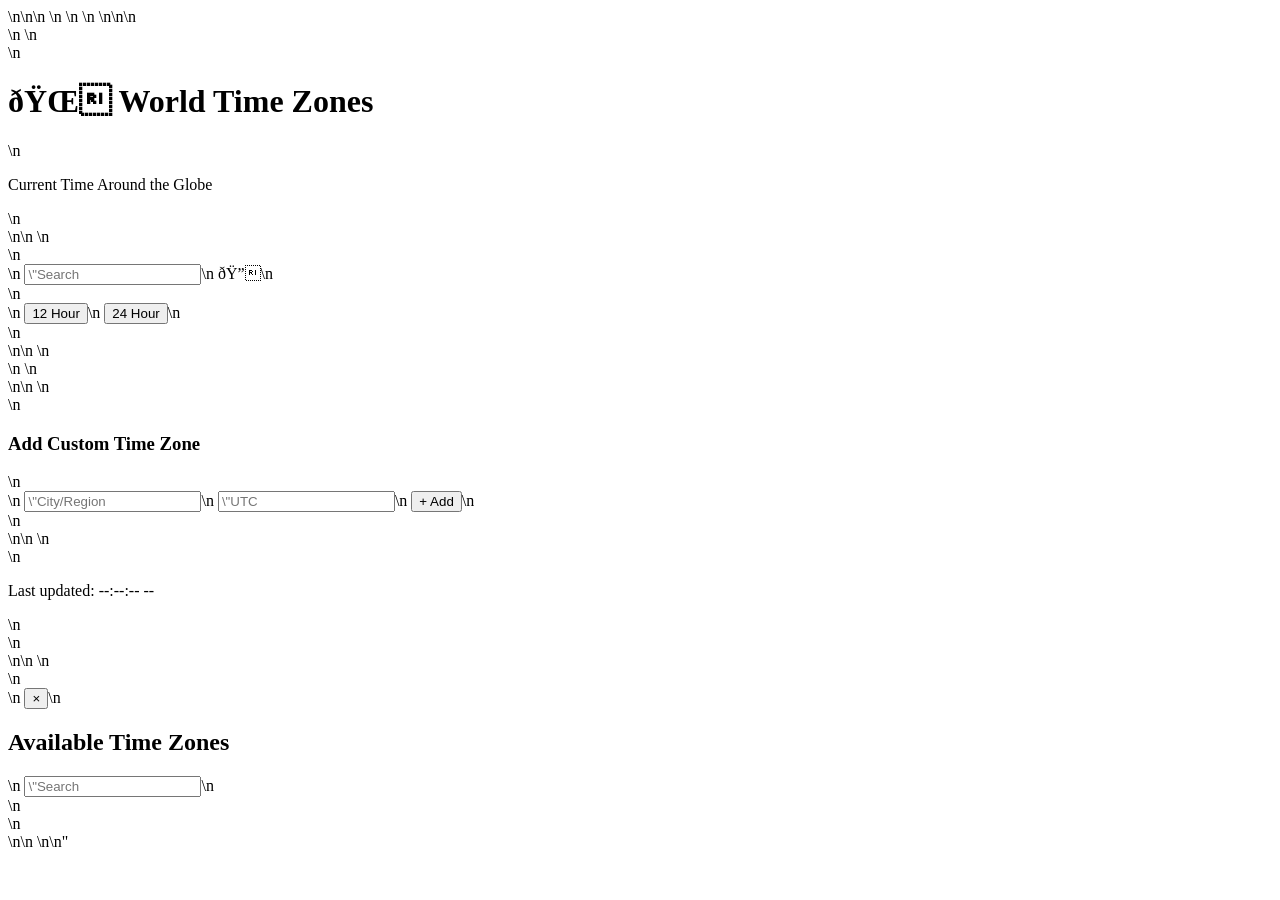
==== clock.html @ aba69712 "Add digital clock with multiple time zones" ====
<!DOCTYPE html>\n<html lang=\"en\">\n<head>\n    <meta charset=\"UTF-8\">\n    <meta name=\"viewport\" content=\"width=device-width, initial-scale=1.0\">\n    <title>World Time Zone Clock</title>\n    <link rel=\"stylesheet\" href=\"clock-styles.css\">\n</head>\n<body>\n    <div class=\"clock-container\">\n        <!-- Header -->\n        <div class=\"clock-header\">\n            <h1>🌍 World Time Zones</h1>\n            <p class=\"subtitle\">Current Time Around the Globe</p>\n        </div>\n\n        <!-- Controls -->\n        <div class=\"clock-controls\">\n            <div class=\"search-box\">\n                <input \n                    type=\"text\" \n                    id=\"searchInput\" \n                    placeholder=\"Search time zones...\"\n                    class=\"search-input\"\n                >\n                <span class=\"search-icon\">🔍</span>\n            </div>\n            <div class=\"format-toggle\">\n                <button class=\"format-btn active\" data-format=\"12h\">12 Hour</button>\n                <button class=\"format-btn\" data-format=\"24h\">24 Hour</button>\n            </div>\n        </div>\n\n        <!-- Main Clock Grid -->\n        <div class=\"clocks-grid\" id=\"clocksGrid\">\n            <!-- Clocks will be dynamically inserted here -->\n        </div>\n\n        <!-- Add Custom Time Zone -->\n        <div class=\"add-timezone\">\n            <h3>Add Custom Time Zone</h3>\n            <div class=\"add-timezone-form\">\n                <input \n                    type=\"text\" \n                    id=\"tzName\" \n                    placeholder=\"City/Region Name\"\n                    class=\"form-input\"\n                >\n                <input \n                    type=\"text\" \n                    id=\"tzOffset\" \n                    placeholder=\"UTC Offset (e.g., +5:30, -8)\"\n                    class=\"form-input\"\n                >\n                <button id=\"addTzBtn\" class=\"btn-add\">+ Add</button>\n            </div>\n        </div>\n\n        <!-- Footer -->\n        <div class=\"clock-footer\">\n            <p>Last updated: <span id=\"lastUpdated\">--:--:-- --</span></p>\n        </div>\n    </div>\n\n    <!-- Modal for full timezone list -->\n    <div id=\"timezoneModal\" class=\"modal\">\n        <div class=\"modal-content\">\n            <button class=\"modal-close\" onclick=\"closeModal()\">&times;</button>\n            <h2>Available Time Zones</h2>\n            <input \n                type=\"text\" \n                id=\"modalSearch\" \n                placeholder=\"Search time zones...\"\n                class=\"modal-search\"\n            >\n            <div id=\"timezoneList\" class=\"timezone-list\"></div>\n        </div>\n    </div>\n\n    <script src=\"clock-script.js\"></script>\n</body>\n</html>"
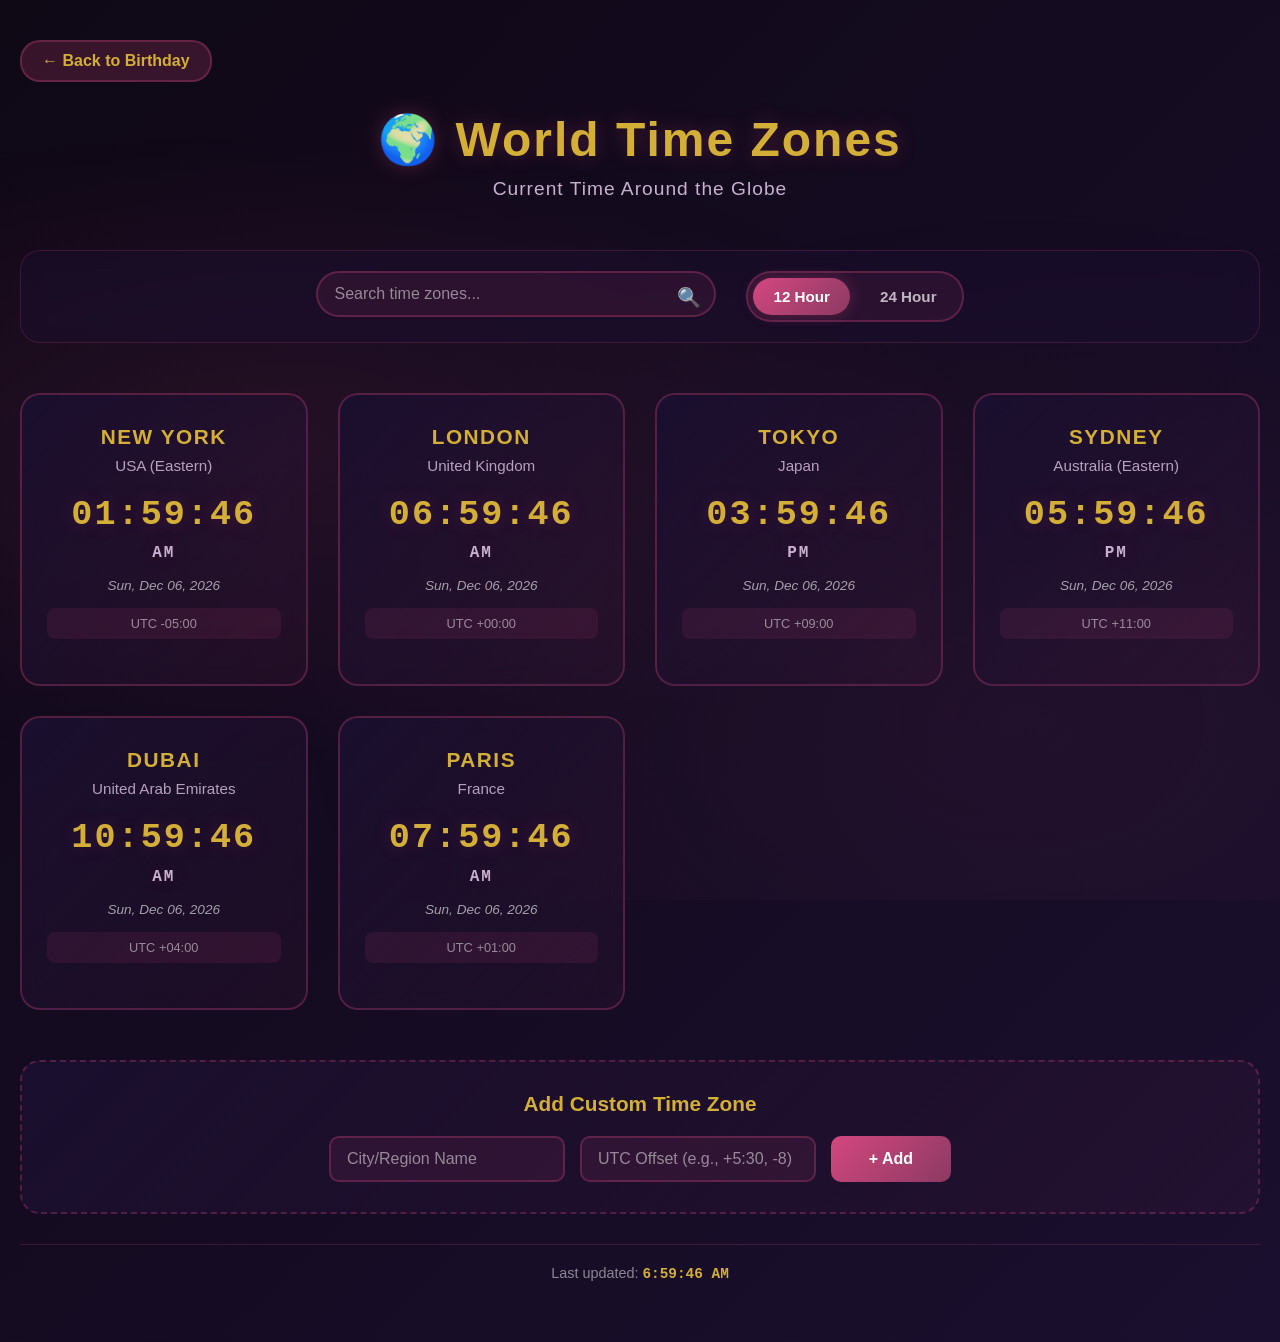
==== commit 300e635c: "Fix clock page - combine HTML, CSS, and JS into single file for proper functionality" ====
--- a/clock.html
+++ b/clock.html
@@ -1 +1,1093 @@
-<!DOCTYPE html>\n<html lang=\"en\">\n<head>\n    <meta charset=\"UTF-8\">\n    <meta name=\"viewport\" content=\"width=device-width, initial-scale=1.0\">\n    <title>World Time Zone Clock</title>\n    <link rel=\"stylesheet\" href=\"clock-styles.css\">\n</head>\n<body>\n    <div class=\"clock-container\">\n        <!-- Header -->\n        <div class=\"clock-header\">\n            <h1>🌍 World Time Zones</h1>\n            <p class=\"subtitle\">Current Time Around the Globe</p>\n        </div>\n\n        <!-- Controls -->\n        <div class=\"clock-controls\">\n            <div class=\"search-box\">\n                <input \n                    type=\"text\" \n                    id=\"searchInput\" \n                    placeholder=\"Search time zones...\"\n                    class=\"search-input\"\n                >\n                <span class=\"search-icon\">🔍</span>\n            </div>\n            <div class=\"format-toggle\">\n                <button class=\"format-btn active\" data-format=\"12h\">12 Hour</button>\n                <button class=\"format-btn\" data-format=\"24h\">24 Hour</button>\n            </div>\n        </div>\n\n        <!-- Main Clock Grid -->\n        <div class=\"clocks-grid\" id=\"clocksGrid\">\n            <!-- Clocks will be dynamically inserted here -->\n        </div>\n\n        <!-- Add Custom Time Zone -->\n        <div class=\"add-timezone\">\n            <h3>Add Custom Time Zone</h3>\n            <div class=\"add-timezone-form\">\n                <input \n                    type=\"text\" \n                    id=\"tzName\" \n                    placeholder=\"City/Region Name\"\n                    class=\"form-input\"\n                >\n                <input \n                    type=\"text\" \n                    id=\"tzOffset\" \n                    placeholder=\"UTC Offset (e.g., +5:30, -8)\"\n                    class=\"form-input\"\n                >\n                <button id=\"addTzBtn\" class=\"btn-add\">+ Add</button>\n            </div>\n        </div>\n\n        <!-- Footer -->\n        <div class=\"clock-footer\">\n            <p>Last updated: <span id=\"lastUpdated\">--:--:-- --</span></p>\n        </div>\n    </div>\n\n    <!-- Modal for full timezone list -->\n    <div id=\"timezoneModal\" class=\"modal\">\n        <div class=\"modal-content\">\n            <button class=\"modal-close\" onclick=\"closeModal()\">&times;</button>\n            <h2>Available Time Zones</h2>\n            <input \n                type=\"text\" \n                id=\"modalSearch\" \n                placeholder=\"Search time zones...\"\n                class=\"modal-search\"\n            >\n            <div id=\"timezoneList\" class=\"timezone-list\"></div>\n        </div>\n    </div>\n\n    <script src=\"clock-script.js\"></script>\n</body>\n</html>"+<!DOCTYPE html>
+<html lang="en">
+<head>
+    <meta charset="UTF-8">
+    <meta name="viewport" content="width=device-width, initial-scale=1.0">
+    <title>World Time Zone Clock</title>
+    <link rel="stylesheet" href="clock-styles.css">
+    <style>
+        * {
+            margin: 0;
+            padding: 0;
+            box-sizing: border-box;
+        }
+
+        html {
+            scroll-behavior: smooth;
+        }
+
+        body {
+            font-family: 'Segoe UI', Tahoma, Geneva, Verdana, sans-serif;
+            background: linear-gradient(135deg, #0f0815 0%, #1a0f2e 100%);
+            color: #ffffff;
+            min-height: 100vh;
+            overflow-x: hidden;
+        }
+
+        body::before {
+            content: '';
+            position: fixed;
+            top: 0;
+            left: 0;
+            width: 100%;
+            height: 100%;
+            background: 
+                radial-gradient(ellipse at 20% 50%, rgba(212, 71, 127, 0.1) 0%, transparent 50%),
+                radial-gradient(ellipse at 80% 80%, rgba(139, 58, 98, 0.1) 0%, transparent 50%);
+            animation: nebulaDrift 20s ease-in-out infinite;
+            z-index: -1;
+            pointer-events: none;
+        }
+
+        @keyframes nebulaDrift {
+            0%, 100% { transform: translate(0, 0); }
+            50% { transform: translate(50px, -50px); }
+        }
+
+        .clock-container {
+            max-width: 1400px;
+            margin: 0 auto;
+            padding: 40px 20px;
+        }
+
+        .clock-header {
+            text-align: center;
+            margin-bottom: 50px;
+            animation: slideDown 0.6s ease-out;
+        }
+
+        @keyframes slideDown {
+            from {
+                opacity: 0;
+                transform: translateY(-30px);
+            }
+            to {
+                opacity: 1;
+                transform: translateY(0);
+            }
+        }
+
+        .clock-header h1 {
+            font-size: 3rem;
+            color: #d4af37;
+            text-shadow: 0 0 20px rgba(212, 71, 127, 0.3);
+            margin-bottom: 10px;
+            letter-spacing: 2px;
+        }
+
+        .subtitle {
+            font-size: 1.2rem;
+            color: #c9b0d0;
+            font-weight: 300;
+            letter-spacing: 1px;
+        }
+
+        .clock-controls {
+            display: flex;
+            justify-content: center;
+            gap: 30px;
+            margin-bottom: 50px;
+            flex-wrap: wrap;
+            padding: 20px;
+            background: rgba(26, 15, 46, 0.5);
+            border-radius: 20px;
+            border: 1px solid rgba(212, 71, 127, 0.2);
+            backdrop-filter: blur(10px);
+        }
+
+        .search-box {
+            position: relative;
+            flex: 1;
+            min-width: 250px;
+            max-width: 400px;
+        }
+
+        .search-input {
+            width: 100%;
+            padding: 12px 40px 12px 16px;
+            background: rgba(212, 71, 127, 0.1);
+            border: 2px solid rgba(212, 71, 127, 0.3);
+            border-radius: 25px;
+            color: #ffffff;
+            font-size: 1rem;
+            transition: all 0.3s ease;
+        }
+
+        .search-input::placeholder {
+            color: rgba(255, 255, 255, 0.5);
+        }
+
+        .search-input:focus {
+            outline: none;
+            border-color: #d4477f;
+            background: rgba(212, 71, 127, 0.15);
+            box-shadow: 0 0 15px rgba(212, 71, 127, 0.3);
+        }
+
+        .search-icon {
+            position: absolute;
+            right: 15px;
+            top: 50%;
+            transform: translateY(-50%);
+            font-size: 1.2rem;
+            pointer-events: none;
+        }
+
+        .format-toggle {
+            display: flex;
+            gap: 10px;
+            background: rgba(212, 71, 127, 0.1);
+            padding: 5px;
+            border-radius: 25px;
+            border: 2px solid rgba(212, 71, 127, 0.3);
+        }
+
+        .format-btn {
+            padding: 10px 20px;
+            background: transparent;
+            color: rgba(255, 255, 255, 0.7);
+            border: none;
+            border-radius: 20px;
+            cursor: pointer;
+            transition: all 0.3s ease;
+            font-weight: 600;
+            font-size: 0.95rem;
+        }
+
+        .format-btn:hover {
+            color: #d4af37;
+        }
+
+        .format-btn.active {
+            background: linear-gradient(135deg, #d4477f, #8b3a62);
+            color: white;
+            box-shadow: 0 0 15px rgba(212, 71, 127, 0.3);
+        }
+
+        .clocks-grid {
+            display: grid;
+            grid-template-columns: repeat(auto-fit, minmax(280px, 1fr));
+            gap: 30px;
+            margin-bottom: 50px;
+            animation: fadeIn 0.6s ease-out;
+        }
+
+        @keyframes fadeIn {
+            from { opacity: 0; }
+            to { opacity: 1; }
+        }
+
+        .clock-card {
+            background: linear-gradient(135deg, #1a0f2e 0%, rgba(212, 71, 127, 0.05) 100%);
+            border: 2px solid rgba(212, 71, 127, 0.3);
+            border-radius: 20px;
+            padding: 30px 25px;
+            text-align: center;
+            backdrop-filter: blur(10px);
+            transition: all 0.3s ease;
+            position: relative;
+            overflow: hidden;
+            cursor: pointer;
+        }
+
+        .clock-card::before {
+            content: '';
+            position: absolute;
+            top: 0;
+            left: 0;
+            right: 0;
+            bottom: 0;
+            background: linear-gradient(135deg, transparent 0%, rgba(212, 71, 127, 0.1) 100%);
+            opacity: 0;
+            transition: opacity 0.3s ease;
+            pointer-events: none;
+        }
+
+        .clock-card:hover {
+            border-color: #d4477f;
+            box-shadow: 0 10px 30px rgba(212, 71, 127, 0.2);
+            transform: translateY(-5px);
+        }
+
+        .clock-card:hover::before {
+            opacity: 1;
+        }
+
+        .clock-timezone {
+            font-size: 1.3rem;
+            color: #d4af37;
+            font-weight: 700;
+            margin-bottom: 8px;
+            text-transform: uppercase;
+            letter-spacing: 1.5px;
+        }
+
+        .clock-location {
+            font-size: 0.95rem;
+            color: #c9b0d0;
+            margin-bottom: 20px;
+            opacity: 0.9;
+        }
+
+        .clock-display {
+            font-family: 'Courier New', monospace;
+            font-size: 2.5rem;
+            color: #ffffff;
+            font-weight: bold;
+            letter-spacing: 2px;
+            margin-bottom: 10px;
+            text-shadow: 0 0 20px rgba(212, 71, 127, 0.2);
+            line-height: 1.2;
+            animation: pulse 1s ease-in-out infinite;
+        }
+
+        .clock-time {
+            font-size: 2.2rem;
+            color: #d4af37;
+            margin-bottom: 8px;
+        }
+
+        .clock-period {
+            font-size: 1rem;
+            color: #c9b0d0;
+            margin-bottom: 15px;
+        }
+
+        .clock-date {
+            font-size: 0.85rem;
+            color: rgba(255, 255, 255, 0.6);
+            margin-bottom: 15px;
+            font-style: italic;
+        }
+
+        .clock-offset {
+            font-size: 0.8rem;
+            color: rgba(255, 255, 255, 0.5);
+            margin-bottom: 15px;
+            padding: 8px;
+            background: rgba(212, 71, 127, 0.1);
+            border-radius: 8px;
+        }
+
+        .clock-remove {
+            position: absolute;
+            top: 10px;
+            right: 10px;
+            background: rgba(212, 71, 127, 0.5);
+            border: none;
+            color: white;
+            width: 30px;
+            height: 30px;
+            border-radius: 50%;
+            cursor: pointer;
+            display: flex;
+            align-items: center;
+            justify-content: center;
+            font-size: 1.2rem;
+            transition: all 0.3s ease;
+            opacity: 0;
+        }
+
+        .clock-card:hover .clock-remove {
+            opacity: 1;
+        }
+
+        .clock-remove:hover {
+            background: rgba(212, 71, 127, 0.8);
+            transform: scale(1.1);
+        }
+
+        .add-timezone {
+            background: linear-gradient(135deg, #1a0f2e 0%, rgba(212, 71, 127, 0.05) 100%);
+            border: 2px dashed rgba(212, 71, 127, 0.3);
+            border-radius: 20px;
+            padding: 30px;
+            margin-bottom: 30px;
+            text-align: center;
+            transition: all 0.3s ease;
+        }
+
+        .add-timezone:hover {
+            border-color: #d4477f;
+            background: linear-gradient(135deg, #1a0f2e 0%, rgba(212, 71, 127, 0.1) 100%);
+        }
+
+        .add-timezone h3 {
+            color: #d4af37;
+            margin-bottom: 20px;
+            font-size: 1.3rem;
+        }
+
+        .add-timezone-form {
+            display: flex;
+            gap: 15px;
+            justify-content: center;
+            flex-wrap: wrap;
+        }
+
+        .form-input {
+            padding: 12px 16px;
+            background: rgba(212, 71, 127, 0.1);
+            border: 2px solid rgba(212, 71, 127, 0.3);
+            border-radius: 10px;
+            color: #ffffff;
+            font-size: 1rem;
+            min-width: 200px;
+            transition: all 0.3s ease;
+        }
+
+        .form-input::placeholder {
+            color: rgba(255, 255, 255, 0.5);
+        }
+
+        .form-input:focus {
+            outline: none;
+            border-color: #d4477f;
+            background: rgba(212, 71, 127, 0.15);
+            box-shadow: 0 0 15px rgba(212, 71, 127, 0.3);
+        }
+
+        .btn-add {
+            padding: 12px 30px;
+            background: linear-gradient(135deg, #d4477f, #8b3a62);
+            color: white;
+            border: none;
+            border-radius: 10px;
+            cursor: pointer;
+            font-weight: 600;
+            font-size: 1rem;
+            transition: all 0.3s ease;
+            min-width: 120px;
+        }
+
+        .btn-add:hover {
+            transform: translateY(-2px);
+            box-shadow: 0 5px 20px rgba(212, 71, 127, 0.4);
+        }
+
+        .clock-footer {
+            text-align: center;
+            padding: 20px;
+            color: rgba(255, 255, 255, 0.5);
+            font-size: 0.9rem;
+            border-top: 1px solid rgba(212, 71, 127, 0.2);
+        }
+
+        #lastUpdated {
+            color: #d4af37;
+            font-weight: 600;
+            font-family: 'Courier New', monospace;
+        }
+
+        .modal {
+            display: none;
+            position: fixed;
+            top: 0;
+            left: 0;
+            right: 0;
+            bottom: 0;
+            background: rgba(0, 0, 0, 0.8);
+            z-index: 1000;
+            align-items: center;
+            justify-content: center;
+            padding: 20px;
+        }
+
+        .modal.active {
+            display: flex;
+            animation: fadeIn 0.3s ease;
+        }
+
+        .modal-content {
+            background: linear-gradient(135deg, #1a0f2e 0%, #0f0815 100%);
+            border: 2px solid rgba(212, 71, 127, 0.3);
+            border-radius: 20px;
+            padding: 30px;
+            max-width: 500px;
+            width: 100%;
+            max-height: 80vh;
+            overflow-y: auto;
+            position: relative;
+        }
+
+        .modal-close {
+            position: absolute;
+            top: 15px;
+            right: 15px;
+            background: transparent;
+            border: none;
+            color: #d4af37;
+            font-size: 2rem;
+            cursor: pointer;
+            transition: all 0.3s ease;
+        }
+
+        .modal-close:hover {
+            transform: rotate(90deg);
+        }
+
+        .modal-content h2 {
+            color: #d4af37;
+            margin-bottom: 20px;
+            font-size: 1.5rem;
+        }
+
+        .modal-search {
+            width: 100%;
+            padding: 12px 16px;
+            background: rgba(212, 71, 127, 0.1);
+            border: 2px solid rgba(212, 71, 127, 0.3);
+            border-radius: 10px;
+            color: #ffffff;
+            font-size: 1rem;
+            margin-bottom: 20px;
+            transition: all 0.3s ease;
+        }
+
+        .modal-search::placeholder {
+            color: rgba(255, 255, 255, 0.5);
+        }
+
+        .modal-search:focus {
+            outline: none;
+            border-color: #d4477f;
+            box-shadow: 0 0 15px rgba(212, 71, 127, 0.3);
+        }
+
+        .timezone-list {
+            display: grid;
+            gap: 10px;
+            max-height: 500px;
+            overflow-y: auto;
+        }
+
+        .timezone-item {
+            padding: 12px 16px;
+            background: rgba(212, 71, 127, 0.1);
+            border: 1px solid rgba(212, 71, 127, 0.2);
+            border-radius: 8px;
+            color: #ffffff;
+            cursor: pointer;
+            transition: all 0.3s ease;
+            text-align: left;
+        }
+
+        .timezone-item:hover {
+            background: rgba(212, 71, 127, 0.2);
+            border-color: #d4477f;
+            transform: translateX(5px);
+        }
+
+        .timezone-list::-webkit-scrollbar {
+            width: 8px;
+        }
+
+        .timezone-list::-webkit-scrollbar-track {
+            background: rgba(212, 71, 127, 0.1);
+            border-radius: 10px;
+        }
+
+        .timezone-list::-webkit-scrollbar-thumb {
+            background: rgba(212, 71, 127, 0.4);
+            border-radius: 10px;
+        }
+
+        .timezone-list::-webkit-scrollbar-thumb:hover {
+            background: rgba(212, 71, 127, 0.6);
+        }
+
+        @media (max-width: 768px) {
+            .clock-header h1 {
+                font-size: 2.2rem;
+            }
+
+            .clock-controls {
+                gap: 15px;
+                flex-direction: column;
+            }
+
+            .search-box {
+                max-width: none;
+            }
+
+            .clocks-grid {
+                grid-template-columns: repeat(auto-fit, minmax(200px, 1fr));
+                gap: 20px;
+            }
+
+            .clock-card {
+                padding: 20px 15px;
+            }
+
+            .clock-display {
+                font-size: 1.8rem;
+            }
+
+            .add-timezone-form {
+                flex-direction: column;
+            }
+
+            .form-input,
+            .btn-add {
+                width: 100%;
+                min-width: unset;
+            }
+        }
+
+        @media (max-width: 480px) {
+            .clock-header h1 {
+                font-size: 1.8rem;
+            }
+
+            .subtitle {
+                font-size: 1rem;
+            }
+
+            .clocks-grid {
+                grid-template-columns: 1fr;
+                gap: 15px;
+            }
+
+            .clock-card {
+                padding: 15px 12px;
+            }
+
+            .clock-timezone {
+                font-size: 1.1rem;
+            }
+
+            .clock-display {
+                font-size: 1.5rem;
+            }
+
+            .modal-content {
+                padding: 20px;
+                max-width: 90vw;
+            }
+        }
+
+        @keyframes pulse {
+            0%, 100% { opacity: 1; }
+            50% { opacity: 0.8; }
+        }
+
+        .back-link {
+            display: inline-block;
+            margin-bottom: 30px;
+            padding: 10px 20px;
+            background: rgba(212, 71, 127, 0.2);
+            border: 2px solid rgba(212, 71, 127, 0.3);
+            color: #d4af37;
+            text-decoration: none;
+            border-radius: 20px;
+            transition: all 0.3s ease;
+            font-weight: 600;
+        }
+
+        .back-link:hover {
+            background: rgba(212, 71, 127, 0.3);
+            border-color: #d4477f;
+            transform: translateX(-5px);
+        }
+    </style>
+</head>
+<body>
+    <div class="clock-container">
+        <!-- Back Link -->
+        <a href="index.html" class="back-link">← Back to Birthday</a>
+
+        <!-- Header -->
+        <div class="clock-header">
+            <h1>🌍 World Time Zones</h1>
+            <p class="subtitle">Current Time Around the Globe</p>
+        </div>
+
+        <!-- Controls -->
+        <div class="clock-controls">
+            <div class="search-box">
+                <input 
+                    type="text" 
+                    id="searchInput" 
+                    placeholder="Search time zones..."
+                    class="search-input"
+                >
+                <span class="search-icon">🔍</span>
+            </div>
+            <div class="format-toggle">
+                <button class="format-btn active" data-format="12h">12 Hour</button>
+                <button class="format-btn" data-format="24h">24 Hour</button>
+            </div>
+        </div>
+
+        <!-- Main Clock Grid -->
+        <div class="clocks-grid" id="clocksGrid">
+            <!-- Clocks will be dynamically inserted here -->
+        </div>
+
+        <!-- Add Custom Time Zone -->
+        <div class="add-timezone">
+            <h3>Add Custom Time Zone</h3>
+            <div class="add-timezone-form">
+                <input 
+                    type="text" 
+                    id="tzName" 
+                    placeholder="City/Region Name"
+                    class="form-input"
+                >
+                <input 
+                    type="text" 
+                    id="tzOffset" 
+                    placeholder="UTC Offset (e.g., +5:30, -8)"
+                    class="form-input"
+                >
+                <button id="addTzBtn" class="btn-add">+ Add</button>
+            </div>
+        </div>
+
+        <!-- Footer -->
+        <div class="clock-footer">
+            <p>Last updated: <span id="lastUpdated">--:--:-- --</span></p>
+        </div>
+    </div>
+
+    <!-- Modal for full timezone list -->
+    <div id="timezoneModal" class="modal">
+        <div class="modal-content">
+            <button class="modal-close" onclick="closeModal()">&times;</button>
+            <h2>Available Time Zones</h2>
+            <input 
+                type="text" 
+                id="modalSearch" 
+                placeholder="Search time zones..."
+                class="modal-search"
+            >
+            <div id="timezoneList" class="timezone-list"></div>
+        </div>
+    </div>
+
+    <script>
+        // Comprehensive list of time zones with their UTC offsets
+        const TIMEZONES = {
+            // Americas
+            'America/New_York': { name: 'New York', region: 'USA (Eastern)', offset: null },
+            'America/Chicago': { name: 'Chicago', region: 'USA (Central)', offset: null },
+            'America/Denver': { name: 'Denver', region: 'USA (Mountain)', offset: null },
+            'America/Los_Angeles': { name: 'Los Angeles', region: 'USA (Pacific)', offset: null },
+            'America/Anchorage': { name: 'Anchorage', region: 'USA (Alaska)', offset: null },
+            'Pacific/Honolulu': { name: 'Honolulu', region: 'USA (Hawaii)', offset: null },
+            'America/Toronto': { name: 'Toronto', region: 'Canada (Eastern)', offset: null },
+            'America/Vancouver': { name: 'Vancouver', region: 'Canada (Pacific)', offset: null },
+            'America/Mexico_City': { name: 'Mexico City', region: 'Mexico', offset: null },
+            'America/Buenos_Aires': { name: 'Buenos Aires', region: 'Argentina', offset: null },
+            'America/Sao_Paulo': { name: 'São Paulo', region: 'Brazil', offset: null },
+            
+            // Europe
+            'Europe/London': { name: 'London', region: 'United Kingdom', offset: null },
+            'Europe/Paris': { name: 'Paris', region: 'France', offset: null },
+            'Europe/Berlin': { name: 'Berlin', region: 'Germany', offset: null },
+            'Europe/Madrid': { name: 'Madrid', region: 'Spain', offset: null },
+            'Europe/Rome': { name: 'Rome', region: 'Italy', offset: null },
+            'Europe/Amsterdam': { name: 'Amsterdam', region: 'Netherlands', offset: null },
+            'Europe/Brussels': { name: 'Brussels', region: 'Belgium', offset: null },
+            'Europe/Zurich': { name: 'Zurich', region: 'Switzerland', offset: null },
+            'Europe/Vienna': { name: 'Vienna', region: 'Austria', offset: null },
+            'Europe/Prague': { name: 'Prague', region: 'Czech Republic', offset: null },
+            'Europe/Budapest': { name: 'Budapest', region: 'Hungary', offset: null },
+            'Europe/Warsaw': { name: 'Warsaw', region: 'Poland', offset: null },
+            'Europe/Moscow': { name: 'Moscow', region: 'Russia', offset: null },
+            'Europe/Istanbul': { name: 'Istanbul', region: 'Turkey', offset: null },
+            'Europe/Athens': { name: 'Athens', region: 'Greece', offset: null },
+            'Europe/Dublin': { name: 'Dublin', region: 'Ireland', offset: null },
+            'Europe/Lisbon': { name: 'Lisbon', region: 'Portugal', offset: null },
+            'Europe/Stockholm': { name: 'Stockholm', region: 'Sweden', offset: null },
+            'Europe/Copenhagen': { name: 'Copenhagen', region: 'Denmark', offset: null },
+            
+            // Middle East & Central Asia
+            'Asia/Dubai': { name: 'Dubai', region: 'United Arab Emirates', offset: null },
+            'Asia/Kolkata': { name: 'Mumbai', region: 'India', offset: null },
+            'Asia/Bangkok': { name: 'Bangkok', region: 'Thailand', offset: null },
+            'Asia/Singapore': { name: 'Singapore', region: 'Singapore', offset: null },
+            'Asia/Hong_Kong': { name: 'Hong Kong', region: 'Hong Kong', offset: null },
+            'Asia/Shanghai': { name: 'Shanghai', region: 'China', offset: null },
+            'Asia/Tokyo': { name: 'Tokyo', region: 'Japan', offset: null },
+            'Asia/Seoul': { name: 'Seoul', region: 'South Korea', offset: null },
+            'Asia/Jakarta': { name: 'Jakarta', region: 'Indonesia', offset: null },
+            'Asia/Manila': { name: 'Manila', region: 'Philippines', offset: null },
+            'Asia/Kuala_Lumpur': { name: 'Kuala Lumpur', region: 'Malaysia', offset: null },
+            'Asia/Ho_Chi_Minh': { name: 'Ho Chi Minh City', region: 'Vietnam', offset: null },
+            'Asia/Karachi': { name: 'Karachi', region: 'Pakistan', offset: null },
+            'Asia/Tehran': { name: 'Tehran', region: 'Iran', offset: null },
+            'Asia/Jerusalem': { name: 'Jerusalem', region: 'Israel', offset: null },
+            
+            // Australia & Pacific
+            'Australia/Sydney': { name: 'Sydney', region: 'Australia (Eastern)', offset: null },
+            'Australia/Melbourne': { name: 'Melbourne', region: 'Australia (Eastern)', offset: null },
+            'Australia/Brisbane': { name: 'Brisbane', region: 'Australia (Eastern)', offset: null },
+            'Australia/Adelaide': { name: 'Adelaide', region: 'Australia (Central)', offset: null },
+            'Australia/Perth': { name: 'Perth', region: 'Australia (Western)', offset: null },
+            'Pacific/Auckland': { name: 'Auckland', region: 'New Zealand', offset: null },
+            'Pacific/Fiji': { name: 'Fiji', region: 'Fiji', offset: null },
+            'Pacific/Samoa': { name: 'Samoa', region: 'Samoa', offset: null },
+            
+            // Africa
+            'Africa/Cairo': { name: 'Cairo', region: 'Egypt', offset: null },
+            'Africa/Johannesburg': { name: 'Johannesburg', region: 'South Africa', offset: null },
+            'Africa/Lagos': { name: 'Lagos', region: 'Nigeria', offset: null },
+            'Africa/Nairobi': { name: 'Nairobi', region: 'Kenya', offset: null },
+            'Africa/Casablanca': { name: 'Casablanca', region: 'Morocco', offset: null },
+        };
+
+        // Default time zones to display
+        const DEFAULT_TIMEZONES = [
+            'America/New_York',
+            'Europe/London',
+            'Asia/Tokyo',
+            'Australia/Sydney',
+            'Asia/Dubai',
+            'Europe/Paris'
+        ];
+
+        // Global state
+        let selectedTimezones = [];
+        let timeFormat = '12h';
+        let customTimezones = [];
+
+        // Initialize app
+        function initializeClock() {
+            loadCustomTimezones();
+            loadSelectedTimezones();
+            setupEventListeners();
+            updateAllClocks();
+            setInterval(updateAllClocks, 1000);
+            populateTimezoneModal();
+        }
+
+        // Setup Event Listeners
+        function setupEventListeners() {
+            // Format toggle
+            document.querySelectorAll('.format-btn').forEach(btn => {
+                btn.addEventListener('click', (e) => {
+                    document.querySelectorAll('.format-btn').forEach(b => b.classList.remove('active'));
+                    e.target.classList.add('active');
+                    timeFormat = e.target.dataset.format;
+                    updateAllClocks();
+                });
+            });
+
+            // Search
+            document.getElementById('searchInput').addEventListener('input', (e) => {
+                filterClocks(e.target.value.toLowerCase());
+            });
+
+            // Add custom timezone
+            document.getElementById('addTzBtn').addEventListener('click', addCustomTimezone);
+
+            // Modal search
+            document.getElementById('modalSearch').addEventListener('input', (e) => {
+                filterModal(e.target.value.toLowerCase());
+            });
+
+            // Enter key for inputs
+            document.getElementById('tzOffset').addEventListener('keypress', (e) => {
+                if (e.key === 'Enter') addCustomTimezone();
+            });
+        }
+
+        // Load and save selected timezones
+        function loadSelectedTimezones() {
+            const saved = localStorage.getItem('selectedTimezones');
+            if (saved) {
+                selectedTimezones = JSON.parse(saved);
+            } else {
+                selectedTimezones = [...DEFAULT_TIMEZONES];
+            }
+            renderClocks();
+        }
+
+        function saveSelectedTimezones() {
+            localStorage.setItem('selectedTimezones', JSON.stringify(selectedTimezones));
+        }
+
+        // Load and save custom timezones
+        function loadCustomTimezones() {
+            const saved = localStorage.getItem('customTimezones');
+            if (saved) {
+                customTimezones = JSON.parse(saved);
+            }
+        }
+
+        function saveCustomTimezones() {
+            localStorage.setItem('customTimezones', JSON.stringify(customTimezones));
+        }
+
+        // Add custom timezone
+        function addCustomTimezone() {
+            const name = document.getElementById('tzName').value.trim();
+            const offset = document.getElementById('tzOffset').value.trim();
+
+            if (!name || !offset) {
+                alert('Please enter both name and UTC offset');
+                return;
+            }
+
+            // Validate offset format
+            const offsetRegex = /^([+-])?([0-9]{1,2}):?([0-9]{0,2})$/;
+            if (!offsetRegex.test(offset)) {
+                alert('Invalid offset format. Use: +5:30, -8:00, or +2');
+                return;
+            }
+
+            const tzId = `custom_${Date.now()}`;
+            const tzData = parseOffset(offset);
+
+            customTimezones.push({
+                id: tzId,
+                name: name,
+                offset: tzData
+            });
+
+            selectedTimezones.push(tzId);
+            saveCustomTimezones();
+            saveSelectedTimezones();
+
+            document.getElementById('tzName').value = '';
+            document.getElementById('tzOffset').value = '';
+
+            renderClocks();
+            showNotification(`Added ${name}!`);
+        }
+
+        // Parse UTC offset string
+        function parseOffset(offsetStr) {
+            const match = offsetStr.match(/^([+-])?(\\d{1,2}):?(\\d{0,2})$/);
+            if (!match) return 0;
+
+            const sign = match[1] === '-' ? -1 : 1;
+            const hours = parseInt(match[2]) || 0;
+            const minutes = parseInt(match[3]) || 0;
+
+            return sign * (hours * 60 + minutes);
+        }
+
+        // Format UTC offset for display
+        function formatOffset(minutes) {
+            const hours = Math.floor(Math.abs(minutes) / 60);
+            const mins = Math.abs(minutes) % 60;
+            const sign = minutes >= 0 ? '+' : '-';
+            return `UTC ${sign}${String(hours).padStart(2, '0')}:${String(mins).padStart(2, '0')}`;
+        }
+
+        // Render clock cards
+        function renderClocks() {
+            const grid = document.getElementById('clocksGrid');
+            grid.innerHTML = '';
+
+            selectedTimezones.forEach(tzId => {
+                let tzData;
+                let tzName;
+                let region;
+                let isCustom = false;
+
+                if (tzId.startsWith('custom_')) {
+                    const custom = customTimezones.find(c => c.id === tzId);
+                    if (!custom) return;
+                    tzData = custom;
+                    tzName = custom.name;
+                    region = '';
+                    isCustom = true;
+                } else {
+                    tzData = TIMEZONES[tzId];
+                    if (!tzData) return;
+                    tzName = tzData.name;
+                    region = tzData.region;
+                }
+
+                const card = document.createElement('div');
+                card.className = 'clock-card';
+                card.id = `clock-${tzId}`;
+
+                const removeBtn = isCustom ? `
+                    <button class="clock-remove" onclick="removeTimezone('${tzId}')">✕</button>
+                ` : '';
+
+                card.innerHTML = `
+                    ${removeBtn}
+                    <div class="clock-timezone">${tzName}</div>
+                    ${region ? `<div class="clock-location">${region}</div>` : ''}
+                    <div class="clock-display">
+                        <div class="clock-time" data-tz="${tzId}">--:--:--</div>
+                        <div class="clock-period" data-period="${tzId}">--</div>
+                    </div>
+                    <div class="clock-date" data-date="${tzId}">-- -- ----</div>
+                    <div class="clock-offset" data-offset="${tzId}">UTC</div>
+                `;
+
+                grid.appendChild(card);
+            });
+
+            updateAllClocks();
+        }
+
+        // Update all clock displays
+        function updateAllClocks() {
+            const now = new Date();
+            const updateTime = new Date(now.toLocaleString('en-US', { timeZone: 'UTC' }));
+            const utcTime = updateTime.getTime();
+
+            selectedTimezones.forEach(tzId => {
+                let offsetMinutes = 0;
+
+                if (tzId.startsWith('custom_')) {
+                    const custom = customTimezones.find(c => c.id === tzId);
+                    if (custom) offsetMinutes = custom.offset;
+                } else {
+                    // Get actual offset using timezone formatter
+                    const tzDate = new Date(now.toLocaleString('en-US', { timeZone: tzId }));
+                    const utcDate = new Date(now.toLocaleString('en-US', { timeZone: 'UTC' }));
+                    offsetMinutes = (tzDate.getTime() - utcDate.getTime()) / (1000 * 60);
+                }
+
+                const tzTime = new Date(utcTime + offsetMinutes * 60000);
+                updateClockDisplay(tzId, tzTime, offsetMinutes);
+            });
+
+            // Update last updated time
+            const lastUpdated = new Date();
+            document.getElementById('lastUpdated').textContent = lastUpdated.toLocaleTimeString();
+        }
+
+        // Update individual clock
+        function updateClockDisplay(tzId, date, offsetMinutes) {
+            const timeElement = document.querySelector(`[data-tz="${tzId}"]`);
+            const periodElement = document.querySelector(`[data-period="${tzId}"]`);
+            const dateElement = document.querySelector(`[data-date="${tzId}"]`);
+            const offsetElement = document.querySelector(`[data-offset="${tzId}"]`);
+
+            if (!timeElement) return;
+
+            // Format time based on selected format
+            let timeStr;
+            if (timeFormat === '24h') {
+                timeStr = `${String(date.getHours()).padStart(2, '0')}:${String(date.getMinutes()).padStart(2, '0')}:${String(date.getSeconds()).padStart(2, '0')}`;
+            } else {
+                const hours = date.getHours() % 12 || 12;
+                const period = date.getHours() >= 12 ? 'PM' : 'AM';
+                timeStr = `${String(hours).padStart(2, '0')}:${String(date.getMinutes()).padStart(2, '0')}:${String(date.getSeconds()).padStart(2, '0')}`;
+                if (periodElement) periodElement.textContent = period;
+            }
+
+            timeElement.textContent = timeStr;
+
+            // Format date
+            const dateStr = date.toLocaleDateString('en-US', {
+                weekday: 'short',
+                month: 'short',
+                day: '2-digit',
+                year: 'numeric'
+            });
+            dateElement.textContent = dateStr;
+
+            // Format offset
+            offsetElement.textContent = formatOffset(offsetMinutes);
+        }
+
+        // Filter clocks by search
+        function filterClocks(query) {
+            const cards = document.querySelectorAll('.clock-card');
+            cards.forEach(card => {
+                const text = card.textContent.toLowerCase();
+                card.style.display = text.includes(query) ? 'block' : 'none';
+            });
+        }
+
+        // Remove timezone
+        function removeTimezone(tzId) {
+            selectedTimezones = selectedTimezones.filter(id => id !== tzId);
+            saveSelectedTimezones();
+            renderClocks();
+            showNotification('Time zone removed!');
+        }
+
+        // Populate timezone modal
+        function populateTimezoneModal() {
+            const list = document.getElementById('timezoneList');
+            list.innerHTML = '';
+
+            const allTz = Object.entries(TIMEZONES).map(([id, data]) => ({
+                id,
+                name: `${data.name} (${data.region})`
+            }));
+
+            allTz.sort((a, b) => a.name.localeCompare(b.name));
+
+            allTz.forEach(tz => {
+                const item = document.createElement('div');
+                item.className = 'timezone-item';
+                item.textContent = tz.name;
+                item.addEventListener('click', () => {
+                    if (!selectedTimezones.includes(tz.id)) {
+                        selectedTimezones.push(tz.id);
+                        saveSelectedTimezones();
+                        renderClocks();
+                        showNotification(`Added ${TIMEZONES[tz.id].name}!`);
+                    }
+                    closeModal();
+                });
+                list.appendChild(item);
+            });
+        }
+
+        // Filter modal
+        function filterModal(query) {
+            const items = document.querySelectorAll('.timezone-item');
+            items.forEach(item => {
+                const text = item.textContent.toLowerCase();
+                item.style.display = text.includes(query) ? 'block' : 'none';
+            });
+        }
+
+        // Modal functions
+        function openModal() {
+            document.getElementById('timezoneModal').classList.add('active');
+        }
+
+        function closeModal() {
+            document.getElementById('timezoneModal').classList.remove('active');
+        }
+
+        // Notification
+        function showNotification(message) {
+            const notification = document.createElement('div');
+            notification.style.cssText = `
+                position: fixed;
+                bottom: 20px;
+                right: 20px;
+                background: linear-gradient(135deg, #d4477f, #8b3a62);
+                color: white;
+                padding: 15px 25px;
+                border-radius: 10px;
+                font-weight: 600;
+                z-index: 999;
+                animation: slideIn 0.3s ease;
+            `;
+            notification.textContent = message;
+            document.body.appendChild(notification);
+
+            setTimeout(() => {
+                notification.style.animation = 'slideOut 0.3s ease';
+                setTimeout(() => notification.remove(), 300);
+            }, 2000);
+        }
+
+        // Close modal when clicking outside
+        document.getElementById('timezoneModal')?.addEventListener('click', (e) => {
+            if (e.target.id === 'timezoneModal') {
+                closeModal();
+            }
+        });
+
+        // Initialize on load
+        document.addEventListener('DOMContentLoaded', initializeClock);
+    </script>
+</body>
+</html>
--- a/clock-styles.css
+++ b/clock-styles.css
@@ -0,0 +1 @@
+* {\n    margin: 0;\n    padding: 0;\n    box-sizing: border-box;\n}\n\nhtml {\n    scroll-behavior: smooth;\n}\n\nbody {\n    font-family: 'Segoe UI', Tahoma, Geneva, Verdana, sans-serif;\n    background: linear-gradient(135deg, #0f0815 0%, #1a0f2e 100%);\n    color: #ffffff;\n    min-height: 100vh;\n    overflow-x: hidden;\n}\n\n/* Background Animation */\nbody::before {\n    content: '';\n    position: fixed;\n    top: 0;\n    left: 0;\n    width: 100%;\n    height: 100%;\n    background: \n        radial-gradient(ellipse at 20% 50%, rgba(212, 71, 127, 0.1) 0%, transparent 50%),\n        radial-gradient(ellipse at 80% 80%, rgba(139, 58, 98, 0.1) 0%, transparent 50%);\n    animation: nebulaDrift 20s ease-in-out infinite;\n    z-index: -1;\n    pointer-events: none;\n}\n\n@keyframes nebulaDrift {\n    0%, 100% { transform: translate(0, 0); }\n    50% { transform: translate(50px, -50px); }\n}\n\n/* Main Container */\n.clock-container {\n    max-width: 1400px;\n    margin: 0 auto;\n    padding: 40px 20px;\n}\n\n/* Header */\n.clock-header {\n    text-align: center;\n    margin-bottom: 50px;\n    animation: slideDown 0.6s ease-out;\n}\n\n@keyframes slideDown {\n    from {\n        opacity: 0;\n        transform: translateY(-30px);\n    }\n    to {\n        opacity: 1;\n        transform: translateY(0);\n    }\n}\n\n.clock-header h1 {\n    font-size: 3rem;\n    color: #d4af37;\n    text-shadow: 0 0 20px rgba(212, 71, 127, 0.3);\n    margin-bottom: 10px;\n    letter-spacing: 2px;\n}\n\n.subtitle {\n    font-size: 1.2rem;\n    color: #c9b0d0;\n    font-weight: 300;\n    letter-spacing: 1px;\n}\n\n/* Controls */\n.clock-controls {\n    display: flex;\n    justify-content: center;\n    gap: 30px;\n    margin-bottom: 50px;\n    flex-wrap: wrap;\n    padding: 20px;\n    background: rgba(26, 15, 46, 0.5);\n    border-radius: 20px;\n    border: 1px solid rgba(212, 71, 127, 0.2);\n    backdrop-filter: blur(10px);\n}\n\n.search-box {\n    position: relative;\n    flex: 1;\n    min-width: 250px;\n    max-width: 400px;\n}\n\n.search-input {\n    width: 100%;\n    padding: 12px 40px 12px 16px;\n    background: rgba(212, 71, 127, 0.1);\n    border: 2px solid rgba(212, 71, 127, 0.3);\n    border-radius: 25px;\n    color: #ffffff;\n    font-size: 1rem;\n    transition: all 0.3s ease;\n}\n\n.search-input::placeholder {\n    color: rgba(255, 255, 255, 0.5);\n}\n\n.search-input:focus {\n    outline: none;\n    border-color: #d4477f;\n    background: rgba(212, 71, 127, 0.15);\n    box-shadow: 0 0 15px rgba(212, 71, 127, 0.3);\n}\n\n.search-icon {\n    position: absolute;\n    right: 15px;\n    top: 50%;\n    transform: translateY(-50%);\n    font-size: 1.2rem;\n    pointer-events: none;\n}\n\n/* Format Toggle */\n.format-toggle {\n    display: flex;\n    gap: 10px;\n    background: rgba(212, 71, 127, 0.1);\n    padding: 5px;\n    border-radius: 25px;\n    border: 2px solid rgba(212, 71, 127, 0.3);\n}\n\n.format-btn {\n    padding: 10px 20px;\n    background: transparent;\n    color: rgba(255, 255, 255, 0.7);\n    border: none;\n    border-radius: 20px;\n    cursor: pointer;\n    transition: all 0.3s ease;\n    font-weight: 600;\n    font-size: 0.95rem;\n}\n\n.format-btn:hover {\n    color: #d4af37;\n}\n\n.format-btn.active {\n    background: linear-gradient(135deg, #d4477f, #8b3a62);\n    color: white;\n    box-shadow: 0 0 15px rgba(212, 71, 127, 0.3);\n}\n\n/* Clocks Grid */\n.clocks-grid {\n    display: grid;\n    grid-template-columns: repeat(auto-fit, minmax(280px, 1fr));\n    gap: 30px;\n    margin-bottom: 50px;\n    animation: fadeIn 0.6s ease-out;\n}\n\n@keyframes fadeIn {\n    from { opacity: 0; }\n    to { opacity: 1; }\n}\n\n/* Clock Card */\n.clock-card {\n    background: linear-gradient(135deg, #1a0f2e 0%, rgba(212, 71, 127, 0.05) 100%);\n    border: 2px solid rgba(212, 71, 127, 0.3);\n    border-radius: 20px;\n    padding: 30px 25px;\n    text-align: center;\n    backdrop-filter: blur(10px);\n    transition: all 0.3s ease;\n    position: relative;\n    overflow: hidden;\n    cursor: pointer;\n}\n\n.clock-card::before {\n    content: '';\n    position: absolute;\n    top: 0;\n    left: 0;\n    right: 0;\n    bottom: 0;\n    background: linear-gradient(135deg, transparent 0%, rgba(212, 71, 127, 0.1) 100%);\n    opacity: 0;\n    transition: opacity 0.3s ease;\n    pointer-events: none;\n}\n\n.clock-card:hover {\n    border-color: #d4477f;\n    box-shadow: 0 10px 30px rgba(212, 71, 127, 0.2);\n    transform: translateY(-5px);\n}\n\n.clock-card:hover::before {\n    opacity: 1;\n}\n\n/* Clock Card Content */\n.clock-timezone {\n    font-size: 1.3rem;\n    color: #d4af37;\n    font-weight: 700;\n    margin-bottom: 8px;\n    text-transform: uppercase;\n    letter-spacing: 1.5px;\n}\n\n.clock-location {\n    font-size: 0.95rem;\n    color: #c9b0d0;\n    margin-bottom: 20px;\n    opacity: 0.9;\n}\n\n.clock-display {\n    font-family: 'Courier New', monospace;\n    font-size: 2.5rem;\n    color: #ffffff;\n    font-weight: bold;\n    letter-spacing: 2px;\n    margin-bottom: 10px;\n    text-shadow: 0 0 20px rgba(212, 71, 127, 0.2);\n    line-height: 1.2;\n}\n\n.clock-time {\n    font-size: 2.2rem;\n    color: #d4af37;\n    margin-bottom: 8px;\n}\n\n.clock-period {\n    font-size: 1rem;\n    color: #c9b0d0;\n    margin-bottom: 15px;\n}\n\n.clock-date {\n    font-size: 0.85rem;\n    color: rgba(255, 255, 255, 0.6);\n    margin-bottom: 15px;\n    font-style: italic;\n}\n\n.clock-offset {\n    font-size: 0.8rem;\n    color: rgba(255, 255, 255, 0.5);\n    margin-bottom: 15px;\n    padding: 8px;\n    background: rgba(212, 71, 127, 0.1);\n    border-radius: 8px;\n}\n\n/* Remove Button */\n.clock-remove {\n    position: absolute;\n    top: 10px;\n    right: 10px;\n    background: rgba(212, 71, 127, 0.5);\n    border: none;\n    color: white;\n    width: 30px;\n    height: 30px;\n    border-radius: 50%;\n    cursor: pointer;\n    display: flex;\n    align-items: center;\n    justify-content: center;\n    font-size: 1.2rem;\n    transition: all 0.3s ease;\n    opacity: 0;\n}\n\n.clock-card:hover .clock-remove {\n    opacity: 1;\n}\n\n.clock-remove:hover {\n    background: rgba(212, 71, 127, 0.8);\n    transform: scale(1.1);\n}\n\n/* Add Custom Time Zone */\n.add-timezone {\n    background: linear-gradient(135deg, #1a0f2e 0%, rgba(212, 71, 127, 0.05) 100%);\n    border: 2px dashed rgba(212, 71, 127, 0.3);\n    border-radius: 20px;\n    padding: 30px;\n    margin-bottom: 30px;\n    text-align: center;\n    transition: all 0.3s ease;\n}\n\n.add-timezone:hover {\n    border-color: #d4477f;\n    background: linear-gradient(135deg, #1a0f2e 0%, rgba(212, 71, 127, 0.1) 100%);\n}\n\n.add-timezone h3 {\n    color: #d4af37;\n    margin-bottom: 20px;\n    font-size: 1.3rem;\n}\n\n.add-timezone-form {\n    display: flex;\n    gap: 15px;\n    justify-content: center;\n    flex-wrap: wrap;\n}\n\n.form-input {\n    padding: 12px 16px;\n    background: rgba(212, 71, 127, 0.1);\n    border: 2px solid rgba(212, 71, 127, 0.3);\n    border-radius: 10px;\n    color: #ffffff;\n    font-size: 1rem;\n    min-width: 200px;\n    transition: all 0.3s ease;\n}\n\n.form-input::placeholder {\n    color: rgba(255, 255, 255, 0.5);\n}\n\n.form-input:focus {\n    outline: none;\n    border-color: #d4477f;\n    background: rgba(212, 71, 127, 0.15);\n    box-shadow: 0 0 15px rgba(212, 71, 127, 0.3);\n}\n\n.btn-add {\n    padding: 12px 30px;\n    background: linear-gradient(135deg, #d4477f, #8b3a62);\n    color: white;\n    border: none;\n    border-radius: 10px;\n    cursor: pointer;\n    font-weight: 600;\n    font-size: 1rem;\n    transition: all 0.3s ease;\n    min-width: 120px;\n}\n\n.btn-add:hover {\n    transform: translateY(-2px);\n    box-shadow: 0 5px 20px rgba(212, 71, 127, 0.4);\n}\n\n.btn-add:active {\n    transform: translateY(0);\n}\n\n/* Footer */\n.clock-footer {\n    text-align: center;\n    padding: 20px;\n    color: rgba(255, 255, 255, 0.5);\n    font-size: 0.9rem;\n    border-top: 1px solid rgba(212, 71, 127, 0.2);\n}\n\n#lastUpdated {\n    color: #d4af37;\n    font-weight: 600;\n    font-family: 'Courier New', monospace;\n}\n\n/* Modal */\n.modal {\n    display: none;\n    position: fixed;\n    top: 0;\n    left: 0;\n    right: 0;\n    bottom: 0;\n    background: rgba(0, 0, 0, 0.8);\n    z-index: 1000;\n    align-items: center;\n    justify-content: center;\n    padding: 20px;\n}\n\n.modal.active {\n    display: flex;\n    animation: fadeIn 0.3s ease;\n}\n\n.modal-content {\n    background: linear-gradient(135deg, #1a0f2e 0%, #0f0815 100%);\n    border: 2px solid rgba(212, 71, 127, 0.3);\n    border-radius: 20px;\n    padding: 30px;\n    max-width: 500px;\n    width: 100%;\n    max-height: 80vh;\n    overflow-y: auto;\n    position: relative;\n}\n\n.modal-close {\n    position: absolute;\n    top: 15px;\n    right: 15px;\n    background: transparent;\n    border: none;\n    color: #d4af37;\n    font-size: 2rem;\n    cursor: pointer;\n    transition: all 0.3s ease;\n}\n\n.modal-close:hover {\n    transform: rotate(90deg);\n}\n\n.modal-content h2 {\n    color: #d4af37;\n    margin-bottom: 20px;\n    font-size: 1.5rem;\n}\n\n.modal-search {\n    width: 100%;\n    padding: 12px 16px;\n    background: rgba(212, 71, 127, 0.1);\n    border: 2px solid rgba(212, 71, 127, 0.3);\n    border-radius: 10px;\n    color: #ffffff;\n    font-size: 1rem;\n    margin-bottom: 20px;\n    transition: all 0.3s ease;\n}\n\n.modal-search::placeholder {\n    color: rgba(255, 255, 255, 0.5);\n}\n\n.modal-search:focus {\n    outline: none;\n    border-color: #d4477f;\n    box-shadow: 0 0 15px rgba(212, 71, 127, 0.3);\n}\n\n.timezone-list {\n    display: grid;\n    gap: 10px;\n    max-height: 500px;\n    overflow-y: auto;\n}\n\n.timezone-item {\n    padding: 12px 16px;\n    background: rgba(212, 71, 127, 0.1);\n    border: 1px solid rgba(212, 71, 127, 0.2);\n    border-radius: 8px;\n    color: #ffffff;\n    cursor: pointer;\n    transition: all 0.3s ease;\n    text-align: left;\n}\n\n.timezone-item:hover {\n    background: rgba(212, 71, 127, 0.2);\n    border-color: #d4477f;\n    transform: translateX(5px);\n}\n\n/* Scrollbar Styling */\n.timezone-list::-webkit-scrollbar,\n.modal-content::-webkit-scrollbar {\n    width: 8px;\n}\n\n.timezone-list::-webkit-scrollbar-track,\n.modal-content::-webkit-scrollbar-track {\n    background: rgba(212, 71, 127, 0.1);\n    border-radius: 10px;\n}\n\n.timezone-list::-webkit-scrollbar-thumb,\n.modal-content::-webkit-scrollbar-thumb {\n    background: rgba(212, 71, 127, 0.4);\n    border-radius: 10px;\n}\n\n.timezone-list::-webkit-scrollbar-thumb:hover,\n.modal-content::-webkit-scrollbar-thumb:hover {\n    background: rgba(212, 71, 127, 0.6);\n}\n\n/* Responsive Design */\n@media (max-width: 768px) {\n    .clock-header h1 {\n        font-size: 2.2rem;\n    }\n\n    .clock-controls {\n        gap: 15px;\n        flex-direction: column;\n    }\n\n    .search-box {\n        max-width: none;\n    }\n\n    .clocks-grid {\n        grid-template-columns: repeat(auto-fit, minmax(200px, 1fr));\n        gap: 20px;\n    }\n\n    .clock-card {\n        padding: 20px 15px;\n    }\n\n    .clock-display {\n        font-size: 1.8rem;\n    }\n\n    .add-timezone-form {\n        flex-direction: column;\n    }\n\n    .form-input,\n    .btn-add {\n        width: 100%;\n        min-width: unset;\n    }\n}\n\n@media (max-width: 480px) {\n    .clock-header h1 {\n        font-size: 1.8rem;\n    }\n\n    .subtitle {\n        font-size: 1rem;\n    }\n\n    .clocks-grid {\n        grid-template-columns: 1fr;\n        gap: 15px;\n    }\n\n    .clock-card {\n        padding: 15px 12px;\n    }\n\n    .clock-timezone {\n        font-size: 1.1rem;\n    }\n\n    .clock-display {\n        font-size: 1.5rem;\n    }\n\n    .clock-controls {\n        padding: 15px;\n    }\n\n    .modal-content {\n        padding: 20px;\n        max-width: 90vw;\n    }\n}\n\n/* Animation */\n@keyframes pulse {\n    0%, 100% { opacity: 1; }\n    50% { opacity: 0.8; }\n}\n\n.clock-display {\n    animation: pulse 1s ease-in-out infinite;\n}"
